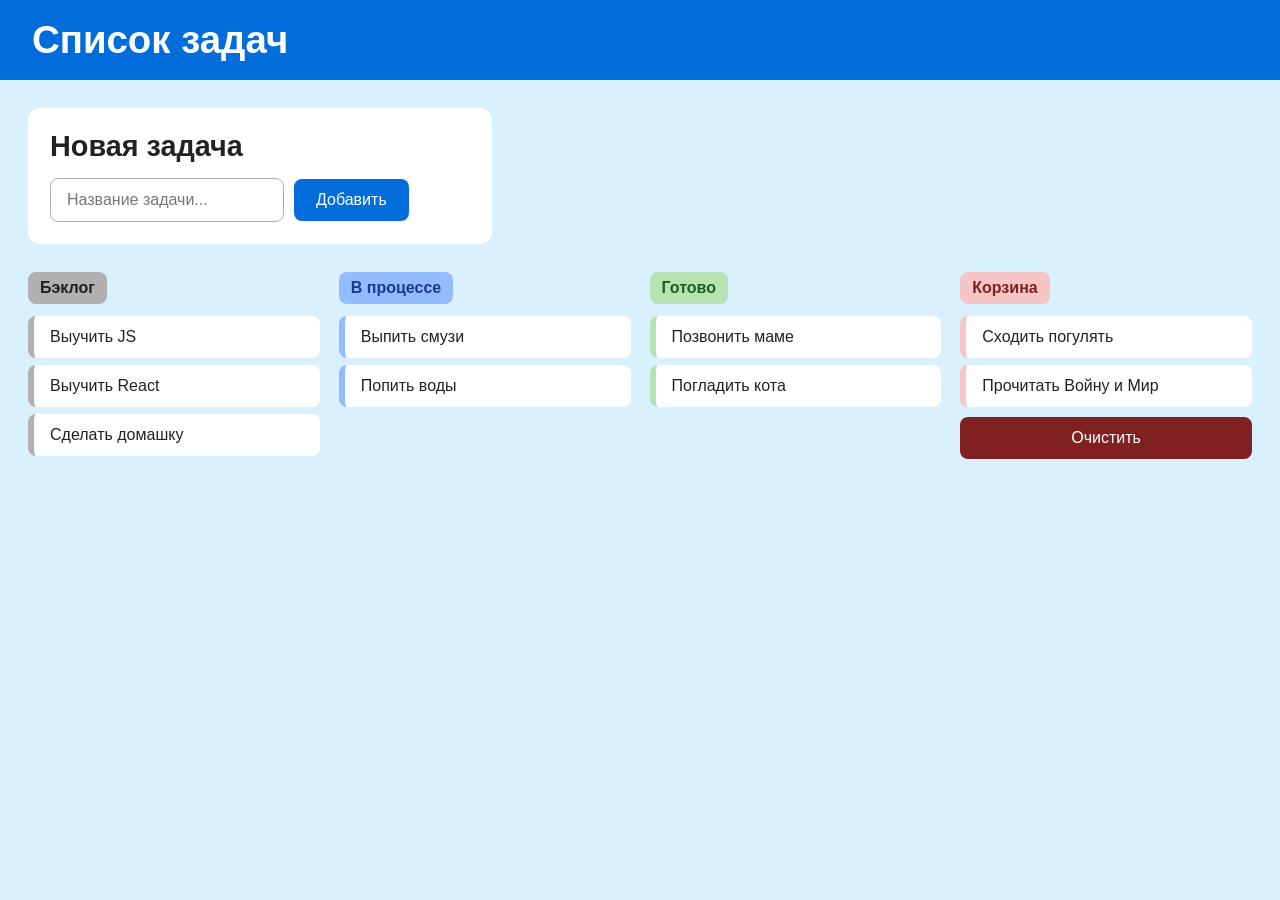
==== index.html @ 742bd316 "2 лабораторная работа" ====
<!DOCTYPE html>
<html lang="ru">
  <head>
    <meta charset="UTF-8" />
    <meta name="viewport" content="width=device-width, initial-scale=1.0" />
    <title></title>
    <link rel="stylesheet" href="css/style.css" />
  </head>
  <body>
    <header>
      <div class="container">Список задач</div>
    </header>
    <main class="container">
      <div class="add-section">
        <h2>Новая задача</h2>
        <div class="input-row">
          <label>
            <input type="text" class="input-field" placeholder="Название задачи..." />
          </label>
          <button class="btn-add">Добавить</button>
        </div>
      </div>
      <div class="boards">
        <div class="backlog backlog-column">
          <div class="title backlog">Бэклог</div>
          <ul class="list backlog-list">
            <li class="task backlog-task">Выучить JS</li>
            <li class="task backlog-task">Выучить React</li>
            <li class="task backlog-task">Сделать домашку</li>
          </ul>
        </div>
        <div class="progress progress-column">
          <div class="title progress">В процессе</div>
          <ul class="list progress-list">
            <li class="task progress-task">Выпить смузи</li>
            <li class="task progress-task">Попить воды</li>
          </ul>
        </div>
        <div class="done done-column">
          <div class="title done">Готово</div>
          <ul class="list done-list">
            <li class="task done-task">Позвонить маме</li>
            <li class="task done-task">Погладить кота</li>
          </ul>
        </div>
        <div class="trash trash-column">
          <div class="title trash">Корзина</div>
          <ul class="list trash-list">
            <li class="task trash-task">Сходить погулять</li>
            <li class="task trash-task">Прочитать Войну и Мир</li>
          </ul>
          <button class="btn-clear">Очистить</button>
        </div>
      </div>
    </main>
  </body>
</html>
---- css/style.css ----
* {
  margin: 0;
  padding: 0;
  box-sizing: border-box;
  font-family: 'Roboto', 'Open Sans', 'Segoe UI', Tahoma, sans-serif;
}
body {
  background: #d9f0ff; 
  color: #222; 
}
header {
  background: #006ddb; 
  color: #fff;
  padding: 18px 0;
  font-size: 2.4rem;
  font-weight: bold;
  text-align: left;
}
header .container {
  padding: 0 32px;
}

.container {
  max-width: 1380px;
  margin: 0 auto;
  padding: 28px;
}
.add-section {
  background: #ffffff;
  border-radius: 12px;
  padding: 22px;
  margin-bottom: 28px;
  width: 29rem;
}
.add-section h2 {
  font-size: 1.8rem;
  margin-bottom: 15px;
  font-weight: 600;
}
.input-row {
  display: flex;
  gap: 10px;
  align-items: center;
}
.input-field {
  flex: 1;
  padding: 12px 16px;
  border: 1px solid #b0b0b0; 
  border-radius: 8px;
  font-size: 1rem;
  outline: none;
}
.input-field::placeholder {
  color: #777; 
}
.btn-add {
  background: #006ddb;
  color: #fff;
  border: none;
  border-radius: 8px;
  padding: 12px 22px;
  font-size: 1rem;
  cursor: pointer;
  font-weight: 500;
  display: flex;
  align-items: center;
  gap: 8px;
}

.boards {
  display: grid;
  grid-template-columns: repeat(4, 1fr);
  gap: 19px;
  margin-top: 20px;
}
.backlog-column,
.progress-column,
.done-column,
.trash-column {
  background: none;
}

.title {
  font-size: 1rem;
  font-weight: 600;
  padding: 7px 12px;
  border-radius: 8px;
  margin-bottom: 12px;
  text-align: center;
  width: fit-content;
  display: inline-block;
}

.backlog .title {
  background: #b0b0b0; 
  color: #1f1f1f;
}
.progress .title {
  background: #93bbff; 
  color: #1b3a8a;
}
.done .title {
  background: #b6e2b6; 
  color: #1d5e1d;
}
.trash .title {
  background: #f6c6c6; 
  color: #802020;
}

.list {
  list-style: none;
  padding-left: 0;
  margin: 0;
  background: none;
}
.task {
  background: white;
  border-radius: 8px;
  padding: 12px 16px;
  margin-bottom: 7px;
  transition: transform 0.2s ease;
  border-left: 6px solid transparent;
}

.backlog .task {
  border-left: 6px solid #b0b0b0;
}
.progress .task {
  border-left: 6px solid #93bbff;
}
.done .task {
  border-left: 6px solid #b6e2b6;
}
.trash .task {
  border-left: 6px solid #f6c6c6;
}

.btn-clear {
  background: #802020; 
  color: white;
  border: none;
  border-radius: 8px;
  padding: 12px 22px;
  font-size: 1rem;
  cursor: pointer;
  display: flex;
  align-items: center;
  justify-content: center;
  gap: 8px;
  margin-top: 10px;
  width: 100%;
}
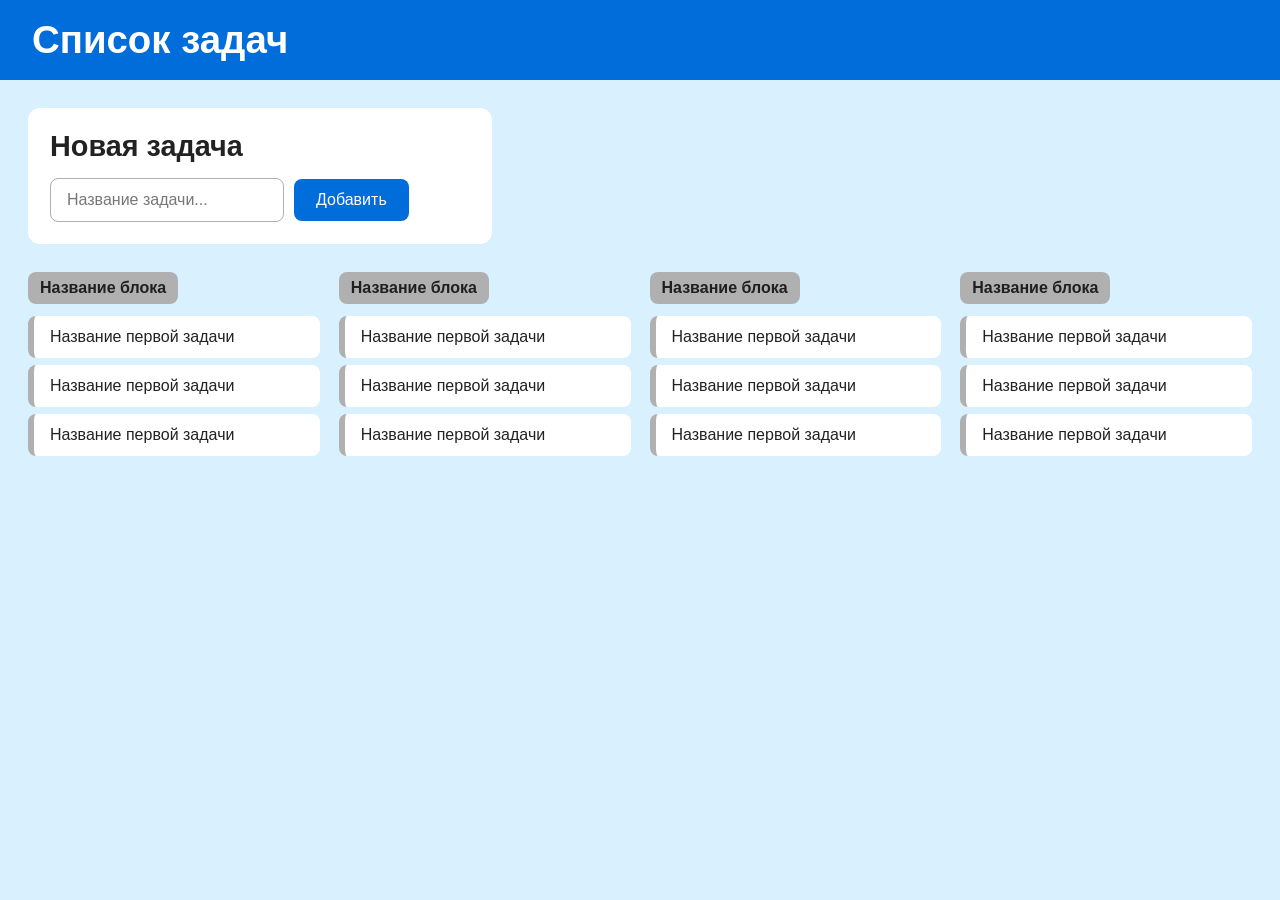
==== commit d33b35ab: "Добавил 3 лабораторную работу" ====
--- a/index.html
+++ b/index.html
@@ -3,55 +3,17 @@
   <head>
     <meta charset="UTF-8" />
     <meta name="viewport" content="width=device-width, initial-scale=1.0" />
-    <title></title>
+    <title>Чернышев Никита Сергеевич</title>
     <link rel="stylesheet" href="css/style.css" />
   </head>
-  <body>
-    <header>
-      <div class="container">Список задач</div>
-    </header>
+  <body class="board-app">
+    
     <main class="container">
-      <div class="add-section">
-        <h2>Новая задача</h2>
-        <div class="input-row">
-          <label>
-            <input type="text" class="input-field" placeholder="Название задачи..." />
-          </label>
-          <button class="btn-add">Добавить</button>
-        </div>
-      </div>
-      <div class="boards">
-        <div class="backlog backlog-column">
-          <div class="title backlog">Бэклог</div>
-          <ul class="list backlog-list">
-            <li class="task backlog-task">Выучить JS</li>
-            <li class="task backlog-task">Выучить React</li>
-            <li class="task backlog-task">Сделать домашку</li>
-          </ul>
-        </div>
-        <div class="progress progress-column">
-          <div class="title progress">В процессе</div>
-          <ul class="list progress-list">
-            <li class="task progress-task">Выпить смузи</li>
-            <li class="task progress-task">Попить воды</li>
-          </ul>
-        </div>
-        <div class="done done-column">
-          <div class="title done">Готово</div>
-          <ul class="list done-list">
-            <li class="task done-task">Позвонить маме</li>
-            <li class="task done-task">Погладить кота</li>
-          </ul>
-        </div>
-        <div class="trash trash-column">
-          <div class="title trash">Корзина</div>
-          <ul class="list trash-list">
-            <li class="task trash-task">Сходить погулять</li>
-            <li class="task trash-task">Прочитать Войну и Мир</li>
-          </ul>
-          <button class="btn-clear">Очистить</button>
-        </div>
-      </div>
+      
+      
+      <div class="add-section"></div>
+      <div class="board"></div>
     </main>
+    <script src="src/main.js" type="module"></script>
   </body>
 </html>
--- a/css/style.css
+++ b/css/style.css
@@ -67,7 +67,7 @@
   gap: 8px;
 }
 
-.boards {
+.board-inner {
   display: grid;
   grid-template-columns: repeat(4, 1fr);
   gap: 19px;
